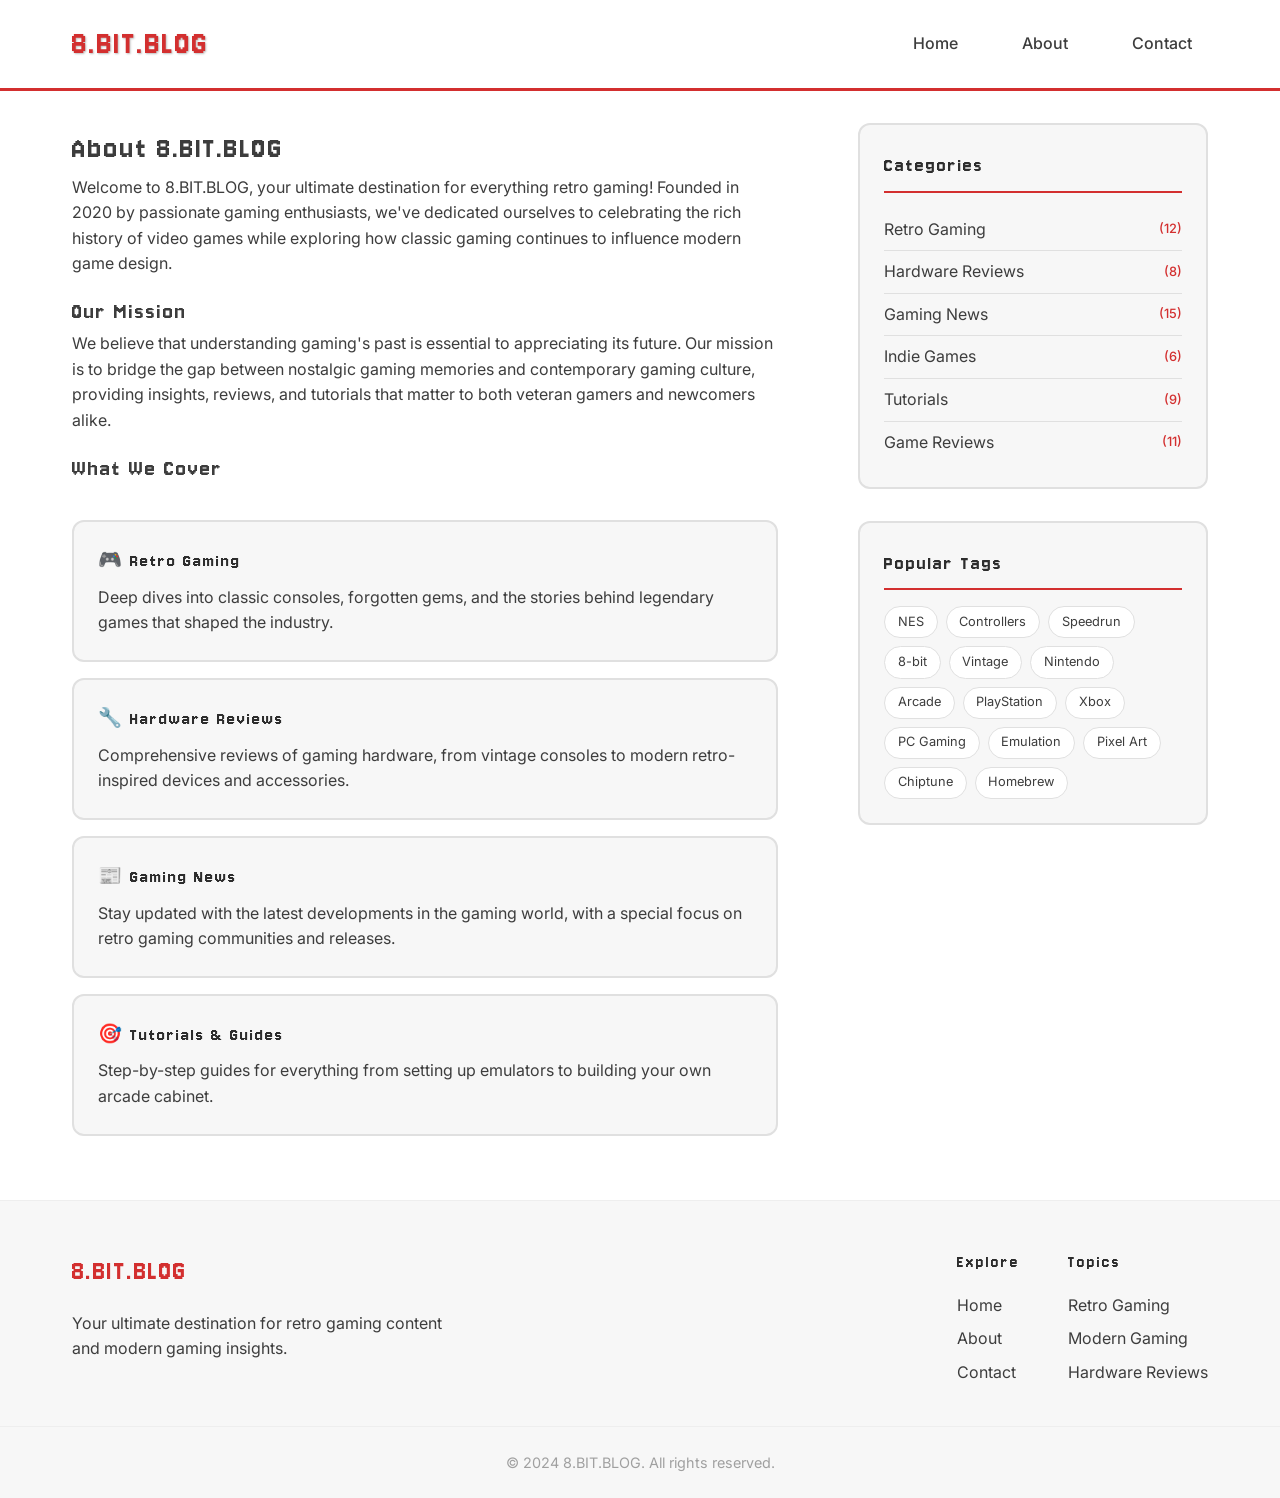
==== about.html @ 617d509c "add initial website structure and pages" ====
<html lang="en">
  <head>
    <meta charset="UTF-8" />
    <meta name="viewport" content="width=device-width, initial-scale=1.0" />
    <title>About - 8.BIT.BLOG</title>
    <link rel="stylesheet" href="assets/styles.css" />
  </head>
  <body>
    <nav class="navbar">
      <div class="nav-container">
        <a href="index.html" class="nav-logo">8.BIT.BLOG</a>
        <ul class="nav-links">
          <li><a href="index.html">Home</a></li>
          <li><a href="about.html">About</a></li>
          <li><a href="contact.html">Contact</a></li>
        </ul>
      </div>
    </nav>

    <div class="content">
      <div class="main-layout">
        <!-- Left Column - About Content -->
        <div class="blog-section">
          <h1>About 8.BIT.BLOG</h1>
          <p>
            Welcome to 8.BIT.BLOG, your ultimate destination for everything
            retro gaming! Founded in 2020 by passionate gaming enthusiasts,
            we've dedicated ourselves to celebrating the rich history of video
            games while exploring how classic gaming continues to influence
            modern game design.
          </p>

          <h2>Our Mission</h2>
          <p>
            We believe that understanding gaming's past is essential to
            appreciating its future. Our mission is to bridge the gap between
            nostalgic gaming memories and contemporary gaming culture, providing
            insights, reviews, and tutorials that matter to both veteran gamers
            and newcomers alike.
          </p>

          <h2>What We Cover</h2>
          <div class="about-topics">
            <div class="topic-item">
              <h3>🎮 Retro Gaming</h3>
              <p>
                Deep dives into classic consoles, forgotten gems, and the
                stories behind legendary games that shaped the industry.
              </p>
            </div>

            <div class="topic-item">
              <h3>🔧 Hardware Reviews</h3>
              <p>
                Comprehensive reviews of gaming hardware, from vintage consoles
                to modern retro-inspired devices and accessories.
              </p>
            </div>

            <div class="topic-item">
              <h3>📰 Gaming News</h3>
              <p>
                Stay updated with the latest developments in the gaming world,
                with a special focus on retro gaming communities and releases.
              </p>
            </div>

            <div class="topic-item">
              <h3>🎯 Tutorials & Guides</h3>
              <p>
                Step-by-step guides for everything from setting up emulators to
                building your own arcade cabinet.
              </p>
            </div>
          </div>
        </div>

        <!-- Right Column - Sidebar -->
        <div class="sidebar-section">
          <!-- Categories -->
          <div class="sidebar-widget">
            <h3>Categories</h3>
            <ul class="category-list">
              <li>
                <a href="#" class="category-item"
                  >Retro Gaming <span class="count">(12)</span></a
                >
              </li>
              <li>
                <a href="#" class="category-item"
                  >Hardware Reviews <span class="count">(8)</span></a
                >
              </li>
              <li>
                <a href="#" class="category-item"
                  >Gaming News <span class="count">(15)</span></a
                >
              </li>
              <li>
                <a href="#" class="category-item"
                  >Indie Games <span class="count">(6)</span></a
                >
              </li>
              <li>
                <a href="#" class="category-item"
                  >Tutorials <span class="count">(9)</span></a
                >
              </li>
              <li>
                <a href="#" class="category-item"
                  >Game Reviews <span class="count">(11)</span></a
                >
              </li>
            </ul>
          </div>

          <!-- Tags -->
          <div class="sidebar-widget">
            <h3>Popular Tags</h3>
            <div class="tag-cloud">
              <a href="#" class="tag">NES</a>
              <a href="#" class="tag">Controllers</a>
              <a href="#" class="tag">Speedrun</a>
              <a href="#" class="tag">8-bit</a>
              <a href="#" class="tag">Vintage</a>
              <a href="#" class="tag">Nintendo</a>
              <a href="#" class="tag">Arcade</a>
              <a href="#" class="tag">PlayStation</a>
              <a href="#" class="tag">Xbox</a>
              <a href="#" class="tag">PC Gaming</a>
              <a href="#" class="tag">Emulation</a>
              <a href="#" class="tag">Pixel Art</a>
              <a href="#" class="tag">Chiptune</a>
              <a href="#" class="tag">Homebrew</a>
            </div>
          </div>
        </div>
      </div>
    </div>

    <footer class="footer">
      <div class="footer-container">
        <div class="footer-brand">
          <h3>8.BIT.BLOG</h3>
          <p>
            Your ultimate destination for retro gaming content and modern gaming
            insights.
          </p>
        </div>

        <div class="footer-links">
          <div class="footer-section">
            <h4>Explore</h4>
            <ul>
              <li><a href="index.html">Home</a></li>
              <li><a href="about.html">About</a></li>
              <li><a href="contact.html">Contact</a></li>
            </ul>
          </div>

          <div class="footer-section">
            <h4>Topics</h4>
            <ul>
              <li><a href="#">Retro Gaming</a></li>
              <li><a href="#">Modern Gaming</a></li>
              <li><a href="#">Hardware Reviews</a></li>
            </ul>
          </div>
        </div>
      </div>

      <div class="footer-bottom">
        <p>&copy; 2024 8.BIT.BLOG. All rights reserved.</p>
      </div>
    </footer>
  </body>
</html>
---- assets/styles.css ----
/* Import fonts from Google Fonts */
@import url("https://fonts.googleapis.com/css2?family=Jersey+10&family=Inter:wght@300;400;500;600&display=swap");

/* Retro Gaming Color Scheme - Inspired by classic NES gamepad */
:root {
  --retro-dark: #2d2d2d;
  --retro-grey: #3d3d3d;
  --retro-light: #f7f7f7;
  --retro-red: #d32f2f;
  --retro-white: #ffffff;
  --retro-shadow: rgba(42, 42, 42, 0.3);
  --retro-letter-spacing: 2px;
}

/* Global styles */
* {
  margin: 0;
  padding: 0;
  box-sizing: border-box;
}
body {
  font-family: "Inter", sans-serif;
  background: var(--retro-white);
  min-height: 100vh;
  color: var(--retro-grey);
  line-height: 1.6;
}
/* Headings */
h1,
h2,
h3,
h4,
h5,
h6 {
  font-weight: normal;
  font-family: "Jersey 10", cursive;
  letter-spacing: var(--retro-letter-spacing);
}

/* Navbar styling */
.navbar {
  background: var(--retro-white);
  border-bottom: 3px solid var(--retro-red);
}

.nav-container {
  max-width: 1200px;
  margin: 0 auto;
  display: flex;
  justify-content: space-between;
  align-items: center;
  padding: 1rem 2rem;
}

.nav-logo {
  font-size: 2.2rem;
  color: var(--retro-red);
  text-decoration: none;
  text-shadow: 1px 1px 2px var(--retro-shadow);
  font-weight: normal;
  font-family: "Jersey 10", cursive;
  letter-spacing: var(--retro-letter-spacing);
}

.nav-links {
  display: flex;
  list-style: none;
  gap: 2rem;
}

.nav-links a {
  color: var(--retro-grey);
  text-decoration: none;
  font-family: "Inter", sans-serif;
  font-weight: 500;
  padding: 0.5rem 1rem;
  transition: all 0.1s ease;
}

.nav-links a:hover {
  color: var(--retro-red);
}

/* Main title styling */
.main-title {
  text-align: center;
  padding: 3rem 2rem;
  background: rgba(255, 255, 255, 0.1);
  margin: 2rem auto;
  max-width: 800px;
  border-radius: 12px;
  border: 3px solid var(--retro-dark);
  box-shadow: 0 8px 16px var(--retro-shadow);
}

.main-title h1 {
  font-size: 3.5rem;
  color: var(--retro-white);
  text-shadow: 3px 3px 0px var(--retro-red);
  margin-bottom: 1rem;
  font-family: "Jersey 10", cursive;
  letter-spacing: 2px;
}

.main-title .subtitle {
  font-size: 1.2rem;
  color: var(--retro-light);
  font-weight: 500;
  text-transform: uppercase;
  letter-spacing: 1px;
}

/* Content area styling */
.content {
  max-width: 1200px;
  margin: 0 auto;
  padding: 2rem;
}

.content p {
  font-family: "Inter", sans-serif;
  font-weight: 400;
  margin-bottom: 1rem;
}

/* Main Layout - Two Column */
.main-layout {
  display: grid;
  grid-template-columns: 1fr 350px;
  gap: 5rem;
  align-items: start;
}

.blog-section {
  min-width: 0; /* Prevents grid overflow */
}

/* Sidebar Section */
.sidebar-section {
  display: flex;
  flex-direction: column;
  gap: 2rem;
}

.sidebar-widget {
  background: var(--retro-light);
  border: 2px solid #e0e0e0;
  border-radius: 12px;
  padding: 1.5rem;
}

.sidebar-widget h3 {
  color: var(--retro-dark);
  margin-bottom: 1rem;
  font-size: 1.3rem;
  border-bottom: 2px solid var(--retro-red);
  padding-bottom: 0.5rem;
}

/* Categories */
.category-list {
  list-style: none;
  padding: 0;
  margin: 0;
}

.category-list li {
  border-bottom: 1px solid #e0e0e0;
  padding: 0.5rem 0;
}

.category-list li:last-child {
  border-bottom: none;
}

.category-item {
  font-family: 'Inter', sans-serif;
  color: var(--retro-grey);
  text-decoration: none;
  display: flex;
  justify-content: space-between;
  align-items: center;
  transition: color 0.2s ease;
}

.category-item:hover {
  color: var(--retro-red);
}

.count {
  font-size: 0.8rem;
  color: var(--retro-red);
  font-weight: 500;
}

/* Tag Cloud */
.tag-cloud {
  display: flex;
  flex-wrap: wrap;
  gap: 0.5rem;
}

.tag {
  font-family: 'Inter', sans-serif;
  background: var(--retro-white);
  color: var(--retro-grey);
  padding: 0.3rem 0.8rem;
  border-radius: 20px;
  text-decoration: none;
  font-size: 0.8rem;
  border: 1px solid #e0e0e0;
  transition: all 0.2s ease;
}

.tag:hover {
  background: var(--retro-red);
  color: var(--retro-white);
  border-color: var(--retro-red);
}


/* About Page Specific Styles */
.about-topics {
  margin: 2rem 0;
}

.topic-item {
  background: var(--retro-light);
  border: 2px solid #e0e0e0;
  border-radius: 12px;
  padding: 1.5rem;
  margin-bottom: 1rem;
  transition: all 0.3s ease;
}

.topic-item:hover {
  border-color: var(--retro-red);
  transform: translateY(-2px);
  box-shadow: 0 4px 12px rgba(0, 0, 0, 0.1);
}

.topic-item h3 {
  color: var(--retro-dark);
  margin-bottom: 0.5rem;
  font-size: 1.2rem;
}

.topic-item p {
  font-family: 'Inter', sans-serif;
  color: var(--retro-grey);
  line-height: 1.6;
  margin: 0;
}

/* Contact Form Styles */
.contact-form-section {
  margin: 2rem 0;
  background: var(--retro-light);
  border: 2px solid #e0e0e0;
  border-radius: 12px;
  padding: 2rem;
}

.contact-form-section h2 {
  margin-bottom: 1.5rem;
  color: var(--retro-dark);
}

.contact-form {
  display: flex;
  flex-direction: column;
  gap: 1.5rem;
}

.form-row {
  display: grid;
  grid-template-columns: 1fr 1fr;
  gap: 1rem;
}

.form-group {
  display: flex;
  flex-direction: column;
}

.form-group label {
  font-family: 'Inter', sans-serif;
  color: var(--retro-dark);
  font-weight: 500;
  margin-bottom: 0.5rem;
  font-size: 0.9rem;
}

.form-group input,
.form-group select,
.form-group textarea {
  font-family: 'Inter', sans-serif;
  padding: 0.8rem;
  border: 2px solid #e0e0e0;
  border-radius: 6px;
  font-size: 0.9rem;
  transition: border-color 0.2s ease;
  background: var(--retro-white);
}

.form-group input:focus,
.form-group select:focus,
.form-group textarea:focus {
  outline: none;
  border-color: var(--retro-red);
}

.form-group textarea {
  resize: vertical;
  min-height: 120px;
}

.checkbox-group {
  flex-direction: row;
  align-items: center;
  gap: 0.5rem;
}

.checkbox-label {
  display: flex;
  align-items: center;
  gap: 0.5rem;
  cursor: pointer;
  font-size: 0.9rem;
}

.checkbox-label input[type="checkbox"] {
  width: 18px;
  height: 18px;
  margin: 0;
}

.contact-submit-btn {
  background: var(--retro-red);
  color: var(--retro-white);
  padding: 1rem 2rem;
  border: none;
  border-radius: 6px;
  font-family: 'Inter', sans-serif;
  font-weight: 600;
  font-size: 1rem;
  cursor: pointer;
  transition: all 0.2s ease;
  align-self: flex-start;
  box-shadow: 0 4px 0 #b71c1c;
}

.contact-submit-btn:hover {
  transform: translateY(-2px);
  box-shadow: 0 6px 0 #b71c1c;
}

.contact-submit-btn:active {
  transform: translateY(2px);
  box-shadow: 0 2px 0 #b71c1c;
}

.contact-link {
  color: var(--retro-red);
  text-decoration: none;
  font-weight: 500;
  font-family: 'Inter', sans-serif;
  font-size: 0.9rem;
  margin-top: 0.5rem;
  display: inline-block;
}

.contact-link:hover {
  text-decoration: underline;
}

/* NES Gamepad Card Styling */
.gamepad-card {
  display: flex;
  align-items: center;
  background: var(--retro-light);
  border: 2px solid var(--retro-grey);
  border-radius: 16px;
  padding: 2rem;
  margin: 2rem 0;
  gap: 2rem;
  max-width: 800px;
}

/* Left side - D-Pad */
.card-left {
  flex: 0 0 80px;
  display: flex;
  justify-content: center;
  align-items: center;
}

.dpad {
  position: relative;
  width: 60px;
  height: 60px;
}

.dpad-horizontal,
.dpad-vertical {
  background: var(--retro-grey);
  position: absolute;
  border-radius: 4px;
}

.dpad-horizontal {
  width: 60px;
  height: 20px;
  top: 50%;
  left: 0;
  transform: translateY(-50%);
}

.dpad-vertical {
  width: 20px;
  height: 60px;
  left: 50%;
  top: 0;
  transform: translateX(-50%);
}

/* Center content */
.card-content {
  flex: 1;
  padding: 0 1rem;
}

.card-content h3 {
  color: var(--retro-dark);
  margin-bottom: 0.5rem;
  font-size: 1.4rem;
}

.card-content p {
  color: var(--retro-grey);
  margin: 0;
  line-height: 1.5;
}

/* Right side - Action buttons */
.card-right {
  flex: 0 0 80px;
  display: flex;
  justify-content: center;
  align-items: center;
}

.action-buttons {
  display: flex;
  flex-direction: column;
  gap: 0.8rem;
}

.action-btn {
  width: 50px;
  height: 50px;
  border-radius: 50%;
  border: 3px solid var(--retro-red);
  background: var(--retro-red);
  color: var(--retro-white);
  font-family: "Inter", sans-serif;
  font-weight: 600;
  cursor: pointer;
  transition: all 0.2s ease;
  display: flex;
  align-items: center;
  justify-content: center;
  box-shadow: 0 5px 0 #b71c1c;
}

.action-btn:active {
  transform: translateY(3px);
  box-shadow: 0 2px 0 #b71c1c;
}

.action-btn .arrow {
  font-size: 1.2rem;
  font-weight: bold;
}

.action-btn .initials {
  font-size: 0.9rem;
  font-weight: 600;
}

/* Author button styling */
.author-btn {
  background: var(--retro-white);
  color: var(--retro-red);
  border: 3px solid var(--retro-red);
  box-shadow: 0 5px 0 #b71c1c;
}

.author-btn:hover {
  background: var(--retro-red);
  color: var(--retro-white);
}

/* Gaming Hints Section */
.hints-section {
  background: var(--retro-light);
  border-top: 1px solid #eee;
  border-bottom: 1px solid #eee;
  margin-top: 4rem;
  padding: 4rem 0;
}

.hints-container {
  max-width: 1200px;
  margin: 0 auto;
  padding: 0 2rem;
  text-align: center;
}

.hints-section h2 {
  color: var(--retro-dark);
  font-size: 2.5rem;
  margin-bottom: 1rem;
}

.hints-subtitle {
  font-family: "Inter", sans-serif;
  color: var(--retro-grey);
  font-size: 1.1rem;
  margin-bottom: 3rem;
  max-width: 600px;
  margin-left: auto;
  margin-right: auto;
}

.hints-grid {
  display: grid;
  grid-template-columns: repeat(auto-fit, minmax(250px, 1fr));
  gap: 2rem;
  margin-top: 3rem;
}

.hint-card {
  background: var(--retro-white);
  border: 2px solid #e0e0e0;
  border-radius: 12px;
  padding: 2rem 1.5rem;
  text-align: center;
  transition: all 0.3s ease;
  cursor: pointer;
}

.hint-card:hover {
  border-color: var(--retro-red);
  transform: translateY(-4px);
  box-shadow: 0 8px 24px rgba(0, 0, 0, 0.1);
}

.hint-icon {
  font-size: 2.5rem;
  margin-bottom: 1rem;
  display: block;
}

.hint-card h3 {
  color: var(--retro-dark);
  margin-bottom: 1rem;
  font-size: 1.3rem;
}

.hint-card p {
  font-family: "Inter", sans-serif;
  color: var(--retro-grey);
  line-height: 1.6;
  margin: 0;
}

/* Events Section */
.events-section {
  background: var(--retro-white);
  padding: 4rem 0;
}

.events-container {
  max-width: 1200px;
  margin: 0 auto;
  padding: 0 2rem;
  text-align: center;
}

.events-section h2 {
  color: var(--retro-dark);
  font-size: 2.5rem;
  margin-bottom: 1rem;
}

.events-subtitle {
  font-family: 'Inter', sans-serif;
  color: var(--retro-grey);
  font-size: 1.1rem;
  margin-bottom: 3rem;
  max-width: 600px;
  margin-left: auto;
  margin-right: auto;
}

.events-timeline {
  display: flex;
  flex-direction: column;
  gap: 2rem;
  max-width: 700px;
  margin: 0 auto;
  text-align: left;
}

.event-item {
  display: flex;
  gap: 1.5rem;
  align-items: flex-start;
  padding: 1.5rem;
  background: var(--retro-light);
  border-radius: 12px;
  border: 2px solid #e0e0e0;
  transition: all 0.3s ease;
}

.event-item:hover {
  border-color: var(--retro-red);
  transform: translateY(-2px);
  box-shadow: 0 8px 24px rgba(0, 0, 0, 0.1);
}

.event-date {
  flex: 0 0 80px;
  text-align: center;
  background: var(--retro-red);
  color: var(--retro-white);
  border-radius: 8px;
  padding: 1rem 0.5rem;
  display: flex;
  flex-direction: column;
  justify-content: center;
}

.event-date .month {
  font-family: 'Inter', sans-serif;
  font-size: 0.8rem;
  font-weight: 600;
  text-transform: uppercase;
  letter-spacing: 1px;
}

.event-date .day {
  font-family: 'Jersey 10', cursive;
  font-size: 1.8rem;
  font-weight: normal;
  line-height: 1;
}

.event-content {
  flex: 1;
}

.event-content h3 {
  color: var(--retro-dark);
  margin-bottom: 0.5rem;
  font-size: 1.3rem;
}

.event-content p {
  font-family: 'Inter', sans-serif;
  color: var(--retro-grey);
  line-height: 1.6;
  margin-bottom: 0.5rem;
}

.event-location {
  font-family: 'Inter', sans-serif;
  color: var(--retro-red);
  font-size: 0.9rem;
  font-weight: 500;
}

/* Footer Styling */
.footer {
  border-top: 1px solid #eee;
  background: var(--retro-light);
  color: var(--retro-dark);
  margin-top: 0;
}

.footer-container {
  max-width: 1200px;
  margin: 0 auto;
  padding: 3rem 2rem 2rem;
  display: grid;
  grid-template-columns: 1fr 1fr;
  gap: 3rem;
  align-items: start;
}

.footer-brand h3 {
  color: var(--retro-red);
  margin-bottom: 1rem;
  font-size: 1.8rem;
}

.footer-brand p {
  font-family: "Inter", sans-serif;
  color: var(--retro-grey);
  line-height: 1.6;
  max-width: 400px;
}

.footer-links {
  display: flex;
  gap: 3rem;
  justify-content: flex-end;
}

.footer-section h4 {
  color: var(--retro-dark);
  margin-bottom: 1rem;
  font-size: 1.1rem;
}

.footer-section ul {
  list-style: none;
  padding: 0;
}

.footer-section li {
  margin-bottom: 0.5rem;
}

.footer-section a {
  color: var(--retro-grey);
  text-decoration: none;
  font-family: "Inter", sans-serif;
  font-weight: 400;
  transition: color 0.2s ease;
}

.footer-section a:hover {
  color: var(--retro-red);
}

.footer-bottom {
  border-top: 1px solid #eee;
  padding: 1.5rem 2rem;
  text-align: center;
}

.footer-bottom p {
  font-family: "Inter", sans-serif;
  color: #a0a0a0;
  margin: 0;
  font-size: 0.9rem;
}

/* Responsive design */
@media (max-width: 768px) {
  .nav-container {
    flex-direction: column;
    gap: 1rem;
  }

  .nav-links {
    gap: 1rem;
  }

  .main-title h1 {
    font-size: 2.5rem;
  }

  .navbar {
    padding: 1rem;
  }

  /* Responsive main layout */
  .main-layout {
    grid-template-columns: 1fr;
    gap: 2rem;
  }

  .sidebar-section {
    order: -1; /* Move sidebar above blog content on mobile */
  }

  .sidebar-widget {
    padding: 1rem;
  }

  .tag-cloud {
    gap: 0.3rem;
  }

  .tag {
    font-size: 0.75rem;
    padding: 0.25rem 0.6rem;
  }

  /* Responsive contact form */
  .contact-form-section {
    padding: 1.5rem;
  }

  .form-row {
    grid-template-columns: 1fr;
    gap: 0;
  }

  /* Responsive gamepad card */
  .gamepad-card {
    flex-direction: column;
    text-align: center;
    padding: 1.5rem;
    gap: 1.5rem;
  }

  .card-left,
  .card-right {
    flex: none;
  }

  .action-buttons {
    flex-direction: row;
    justify-content: center;
    gap: 1rem;
  }

  .dpad {
    width: 50px;
    height: 50px;
  }

  .dpad-horizontal {
    width: 50px;
    height: 16px;
  }

  .dpad-vertical {
    width: 16px;
    height: 50px;
  }

  /* Responsive hints section */
  .hints-section {
    padding: 3rem 0;
  }

  .hints-container {
    padding: 0 1rem;
  }

  .hints-section h2 {
    font-size: 2rem;
  }

  .hints-grid {
    grid-template-columns: 1fr;
    gap: 1.5rem;
  }

  .hint-card {
    padding: 1.5rem;
  }

  /* Responsive events section */
  .events-section {
    padding: 3rem 0;
  }

  .events-container {
    padding: 0 1rem;
  }

  .events-section h2 {
    font-size: 2rem;
  }

  .events-timeline {
    max-width: 100%;
  }

  .event-item {
    padding: 1.2rem;
    gap: 1rem;
  }

  .event-date {
    flex: 0 0 70px;
    padding: 0.8rem 0.5rem;
  }

  .event-date .day {
    font-size: 1.5rem;
  }

  /* Responsive footer */
  .footer-container {
    grid-template-columns: 1fr;
    gap: 2rem;
    padding: 2rem 1rem 1.5rem;
  }

  .footer-links {
    justify-content: flex-start;
    gap: 2rem;
  }

  .footer-bottom {
    padding: 1rem;
  }
}
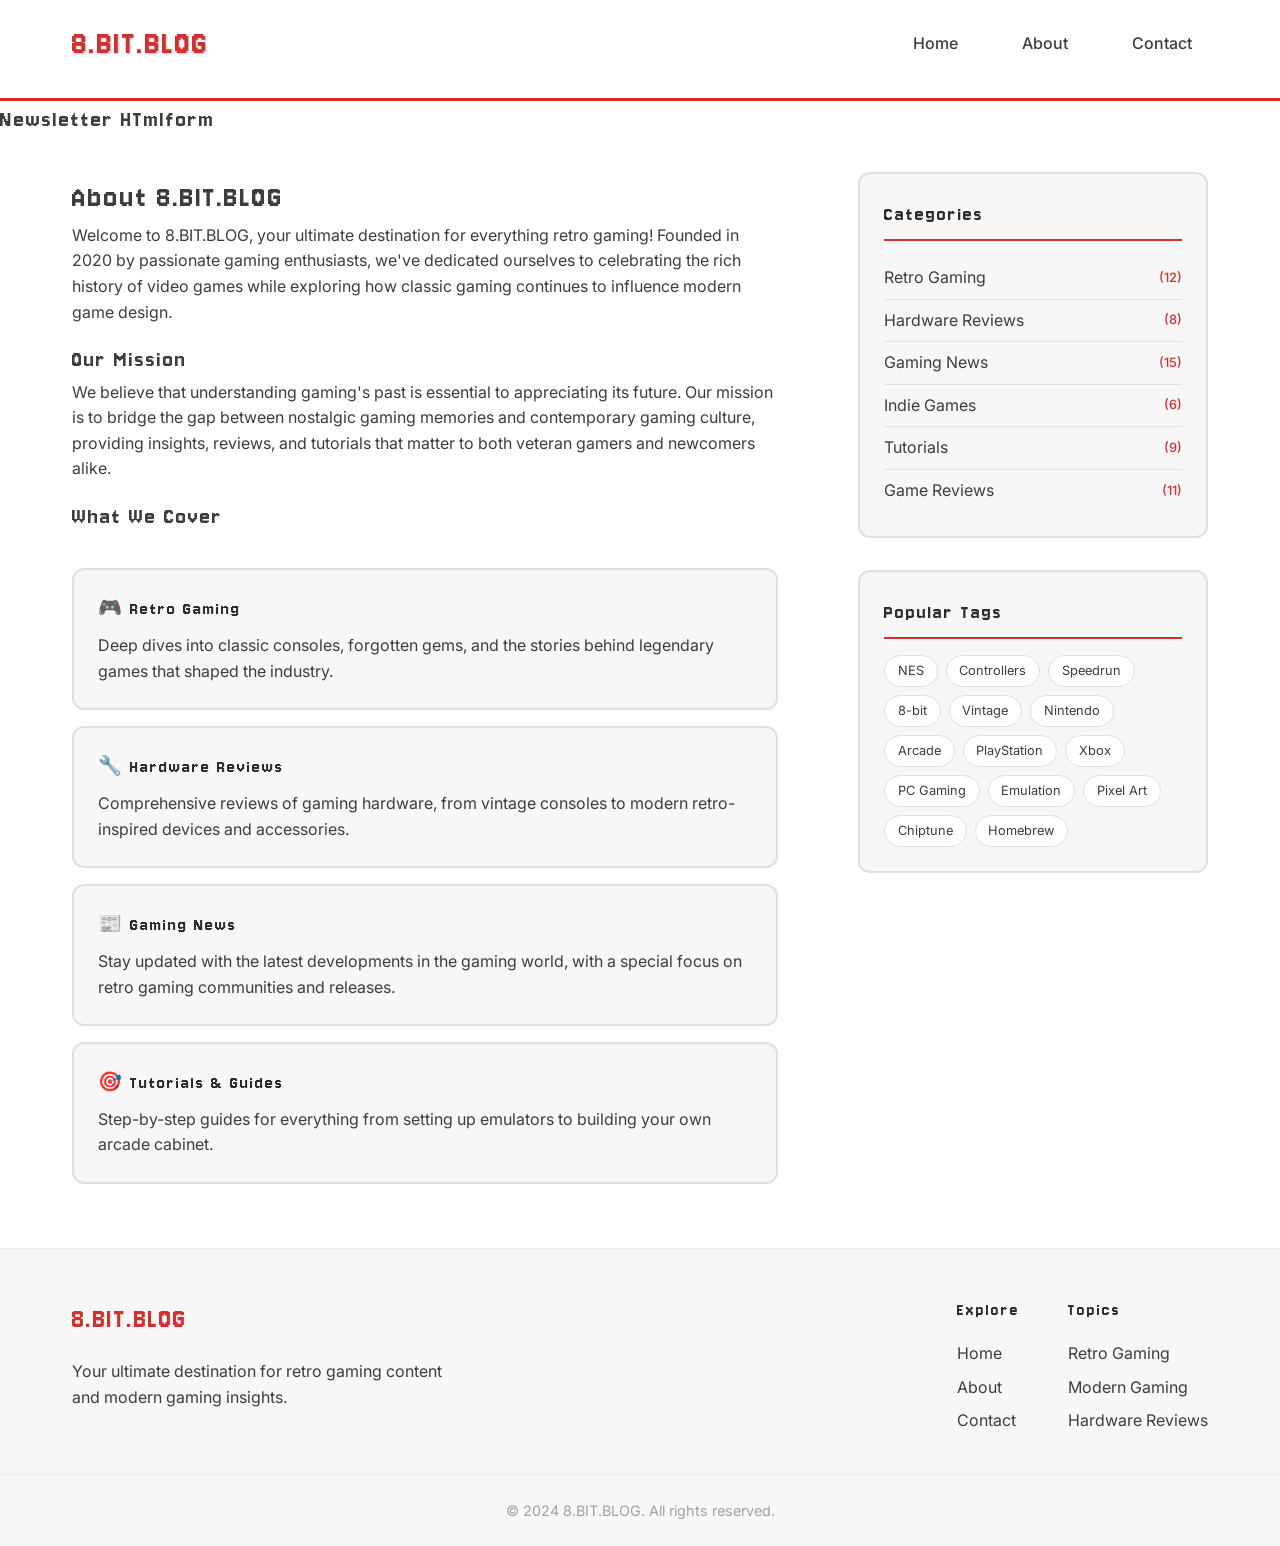
==== commit 276daebe: "add newsletter html form" ====
--- a/about.html
+++ b/about.html
@@ -16,6 +16,8 @@
         </ul>
       </div>
     </nav>
+
+    <h2>Newsletter HTmlform</h2>
 
     <div class="content">
       <div class="main-layout">
--- a/assets/styles.css
+++ b/assets/styles.css
@@ -41,6 +41,7 @@
 .navbar {
   background: var(--retro-white);
   border-bottom: 3px solid var(--retro-red);
+  padding-bottom: 10px;
 }
 
 .nav-container {
@@ -913,3 +914,94 @@
     padding: 1rem;
   }
 }
+
+/* ===== Thank You Modal ===== */
+.modal {
+  display: none;
+  position: fixed;
+  inset: 0;
+  background: rgba(45, 45, 45, 0.6);
+  z-index: 1000;
+  justify-content: center;
+  align-items: center;
+  padding: 1rem;
+}
+
+.modal.modal-show {
+  display: flex;
+}
+
+body.modal-open {
+  overflow: hidden;
+}
+
+.modal-content {
+  position: relative;
+  background: var(--retro-white);
+  border: 3px solid var(--retro-red);
+  border-radius: 16px;
+  padding: 2.5rem 2rem;
+  max-width: 450px;
+  width: 100%;
+  text-align: center;
+  box-shadow: 0 12px 32px rgba(0, 0, 0, 0.25);
+}
+
+.modal-close {
+  position: absolute;
+  top: 1rem;
+  right: 1.25rem;
+  background: none;
+  border: none;
+  font-size: 1.5rem;
+  color: var(--retro-dark);
+  cursor: pointer;
+  line-height: 1;
+}
+
+.modal-close:hover {
+  color: var(--retro-red);
+}
+
+.modal-icon {
+  display: block;
+  font-size: 3rem;
+  margin-bottom: 1rem;
+}
+
+.modal-content h2 {
+  color: var(--retro-dark);
+  font-size: 2rem;
+  margin-bottom: 1rem;
+}
+
+.modal-content p {
+  font-family: "Inter", sans-serif;
+  color: var(--retro-grey);
+  line-height: 1.6;
+  margin-bottom: 1.5rem;
+}
+
+.modal-btn {
+  background: var(--retro-red);
+  color: var(--retro-white);
+  padding: 0.8rem 2.5rem;
+  border: none;
+  border-radius: 6px;
+  font-family: "Inter", sans-serif;
+  font-weight: 600;
+  font-size: 1rem;
+  cursor: pointer;
+  box-shadow: 0 4px 0 #b71c1c;
+  transition: all 0.2s ease;
+}
+
+.modal-btn:hover {
+  transform: translateY(-2px);
+  box-shadow: 0 6px 0 #b71c1c;
+}
+
+.modal-btn:active {
+  transform: translateY(2px);
+  box-shadow: 0 2px 0 #b71c1c;
+}
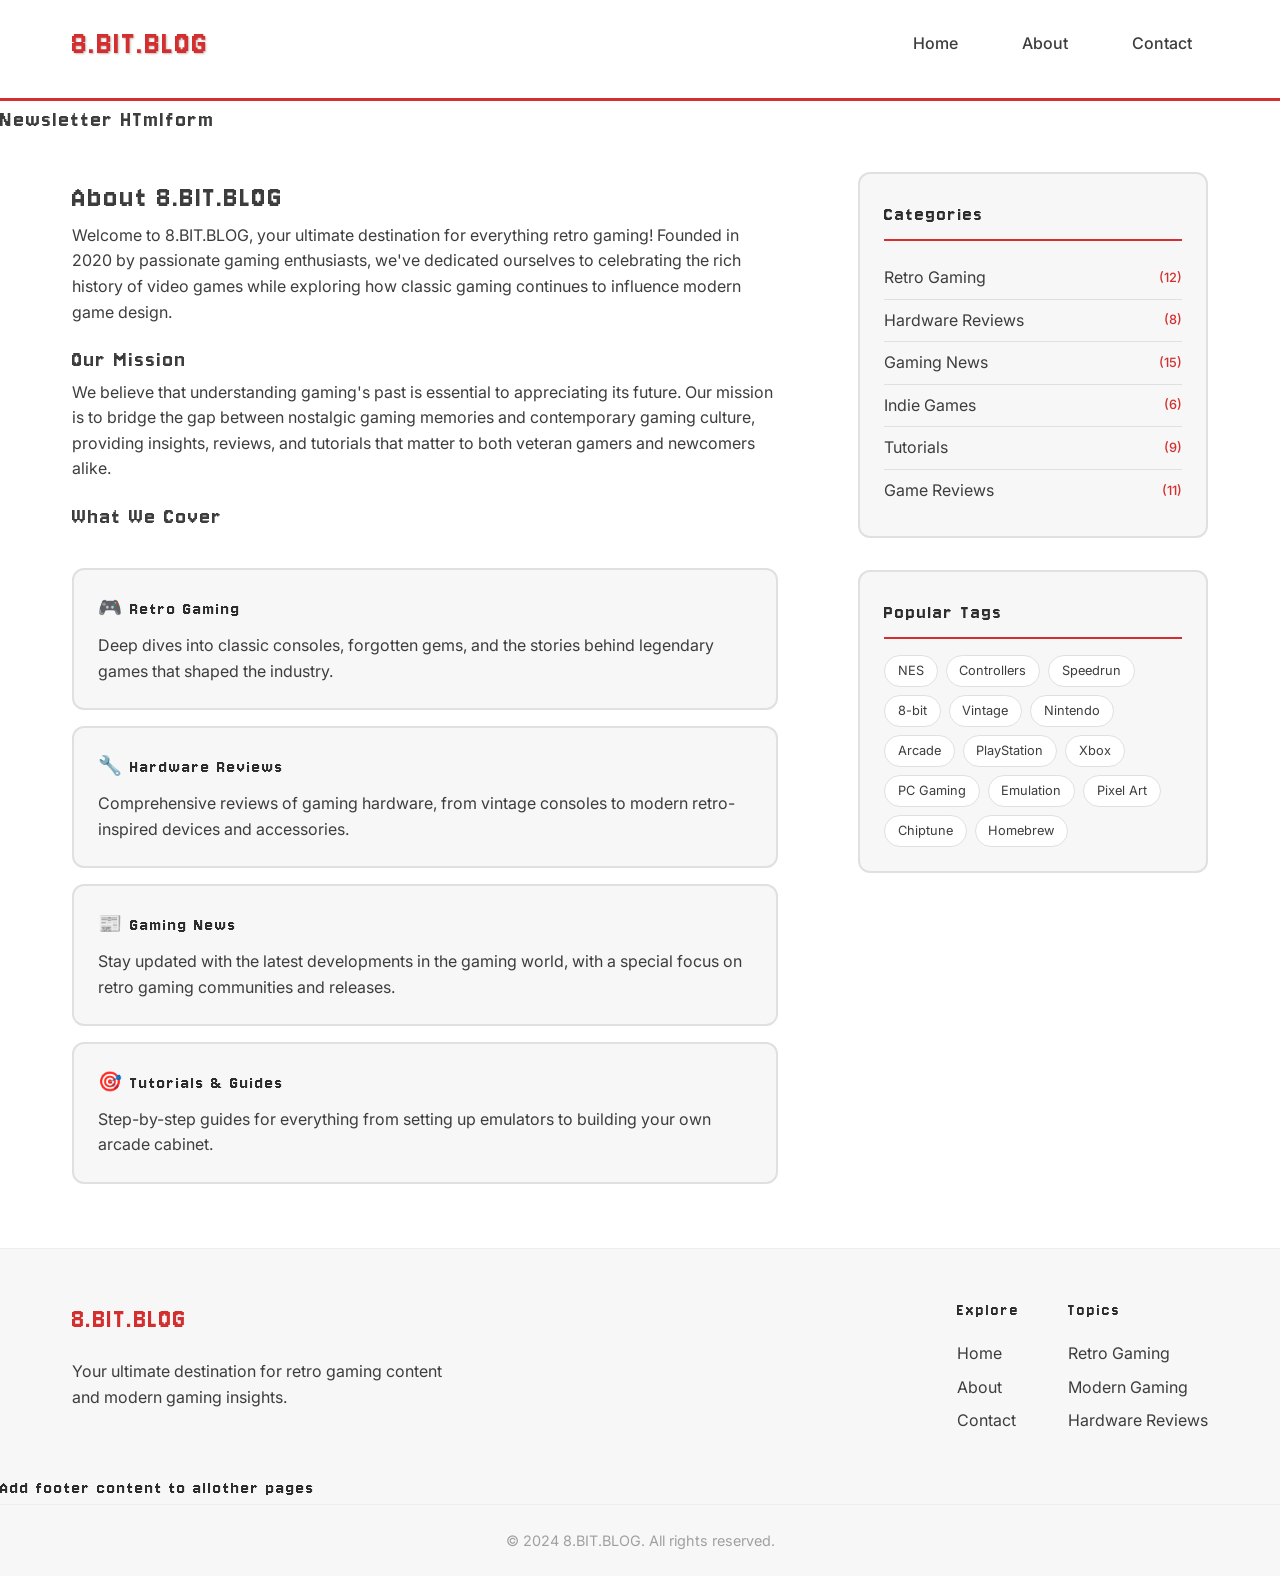
==== commit f64b09a0: "add footer content to all other pages" ====
--- a/about.html
+++ b/about.html
@@ -170,6 +170,7 @@
           </div>
         </div>
       </div>
+      <h3>Add footer content to allother pages</h3>
 
       <div class="footer-bottom">
         <p>&copy; 2024 8.BIT.BLOG. All rights reserved.</p>
--- a/assets/styles.css
+++ b/assets/styles.css
@@ -1004,4 +1004,7 @@
 .modal-btn:active {
   transform: translateY(2px);
   box-shadow: 0 2px 0 #b71c1c;
-}+}
+
+/* Css for newsletter form */
+/* add style to footer content on homepage */
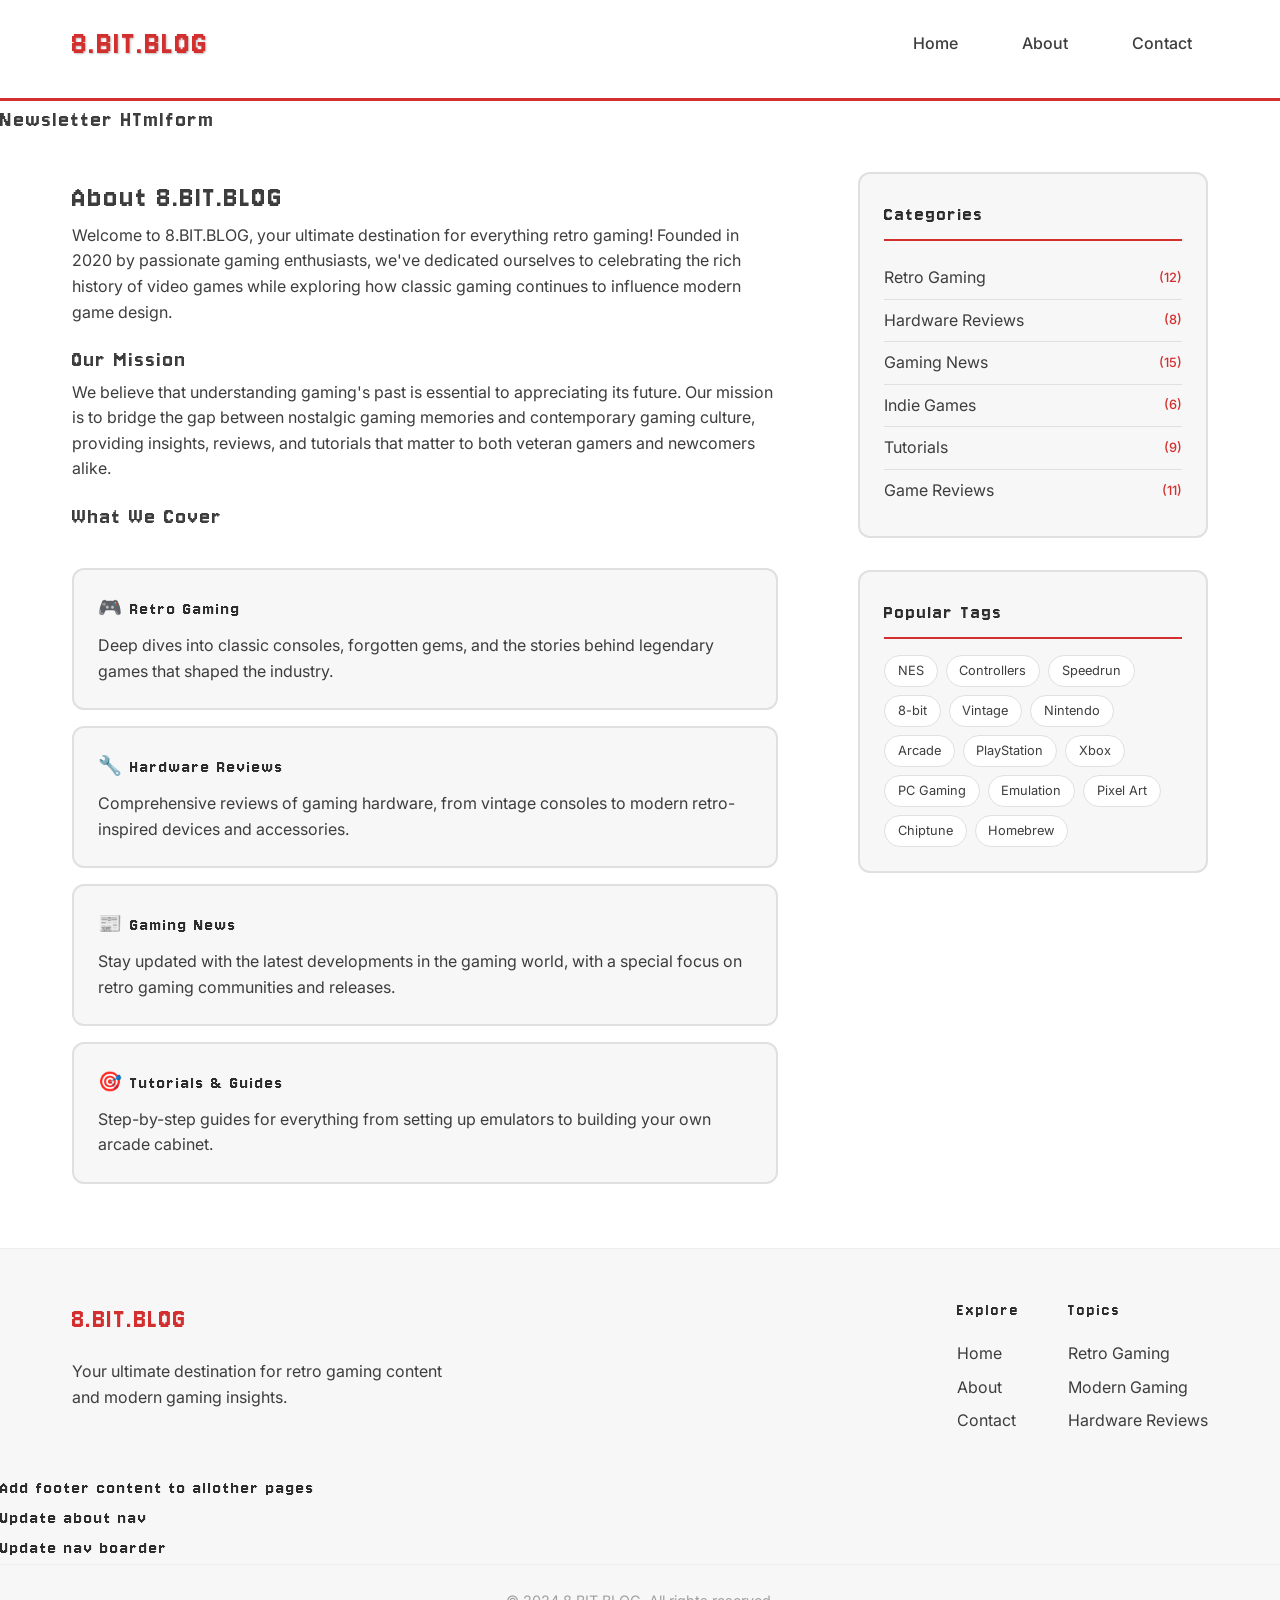
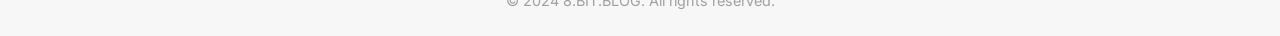
==== commit 5acf6730: "squashed change to navbar" ====
--- a/about.html
+++ b/about.html
@@ -171,6 +171,8 @@
         </div>
       </div>
       <h3>Add footer content to allother pages</h3>
+      <h3>Update about nav</h3>
+      <h3>Update nav boarder</h3>
 
       <div class="footer-bottom">
         <p>&copy; 2024 8.BIT.BLOG. All rights reserved.</p>
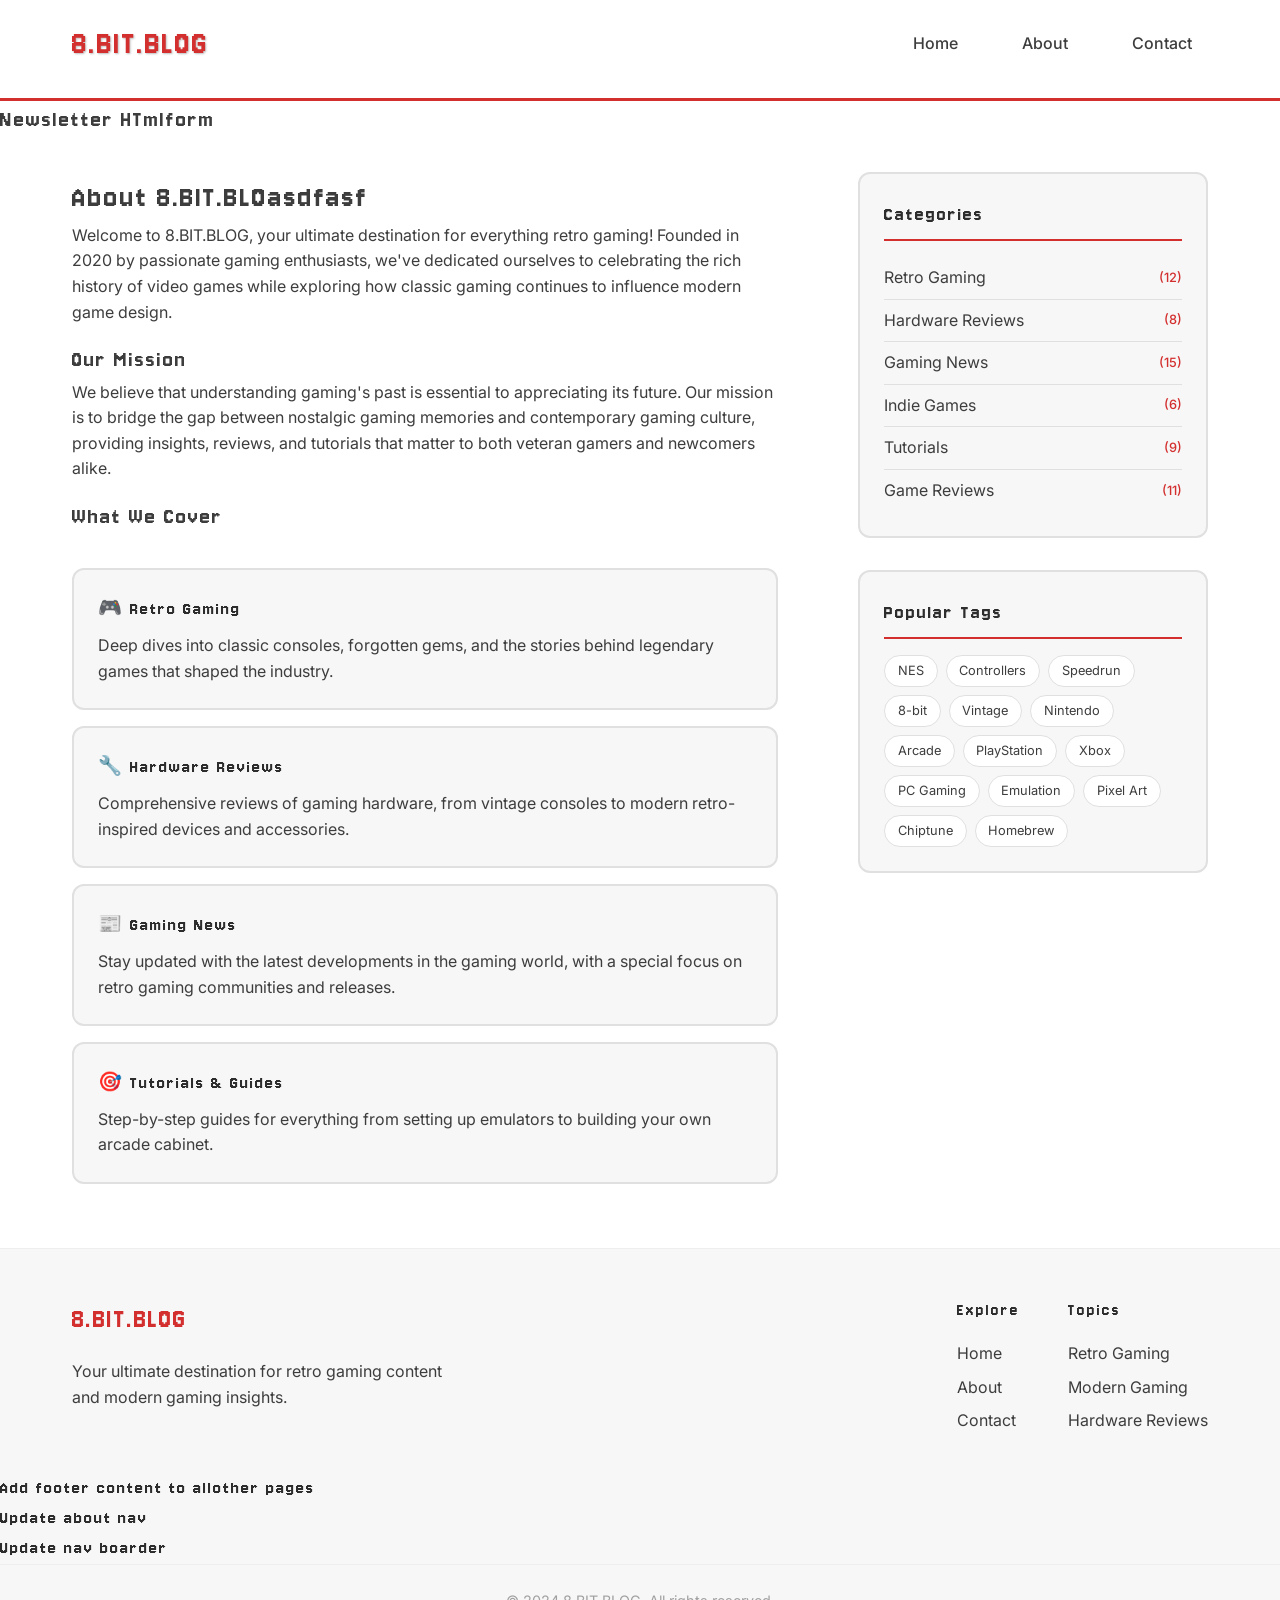
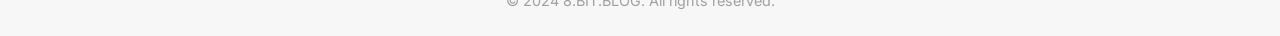
==== commit 1373491f: "subtract" ====
--- a/about.html
+++ b/about.html
@@ -2,7 +2,7 @@
   <head>
     <meta charset="UTF-8" />
     <meta name="viewport" content="width=device-width, initial-scale=1.0" />
-    <title>About - 8.BIT.BLOG</title>
+    <title>About - 8.BIT.BLOGfsdgsdf</title>
     <link rel="stylesheet" href="assets/styles.css" />
   </head>
   <body>
@@ -23,7 +23,7 @@
       <div class="main-layout">
         <!-- Left Column - About Content -->
         <div class="blog-section">
-          <h1>About 8.BIT.BLOG</h1>
+          <h1>About 8.BIT.BLOasdfasf</h1>
           <p>
             Welcome to 8.BIT.BLOG, your ultimate destination for everything
             retro gaming! Founded in 2020 by passionate gaming enthusiasts,
--- a/assets/styles.css
+++ b/assets/styles.css
@@ -983,17 +983,13 @@
 }
 
 .modal-btn {
-  background: var(--retro-red);
-  color: var(--retro-white);
-  padding: 0.8rem 2.5rem;
-  border: none;
-  border-radius: 6px;
-  font-family: "Inter", sans-serif;
-  font-weight: 600;
-  font-size: 1rem;
+  
   cursor: pointer;
   box-shadow: 0 4px 0 #b71c1c;
   transition: all 0.2s ease;
+  border-color: var(--retro-red);
+  transform: translateY(-2px);
+  box-shadow: 0 8px 24px rgba(0, 0, 0, 0.1);
 }
 
 .modal-btn:hover {
@@ -1007,4 +1003,5 @@
 }
 
 /* Css for newsletter form */
-/* add style to footer content on homepage */+/* add style to footer content on homepage */
+/* adding to git hub */
